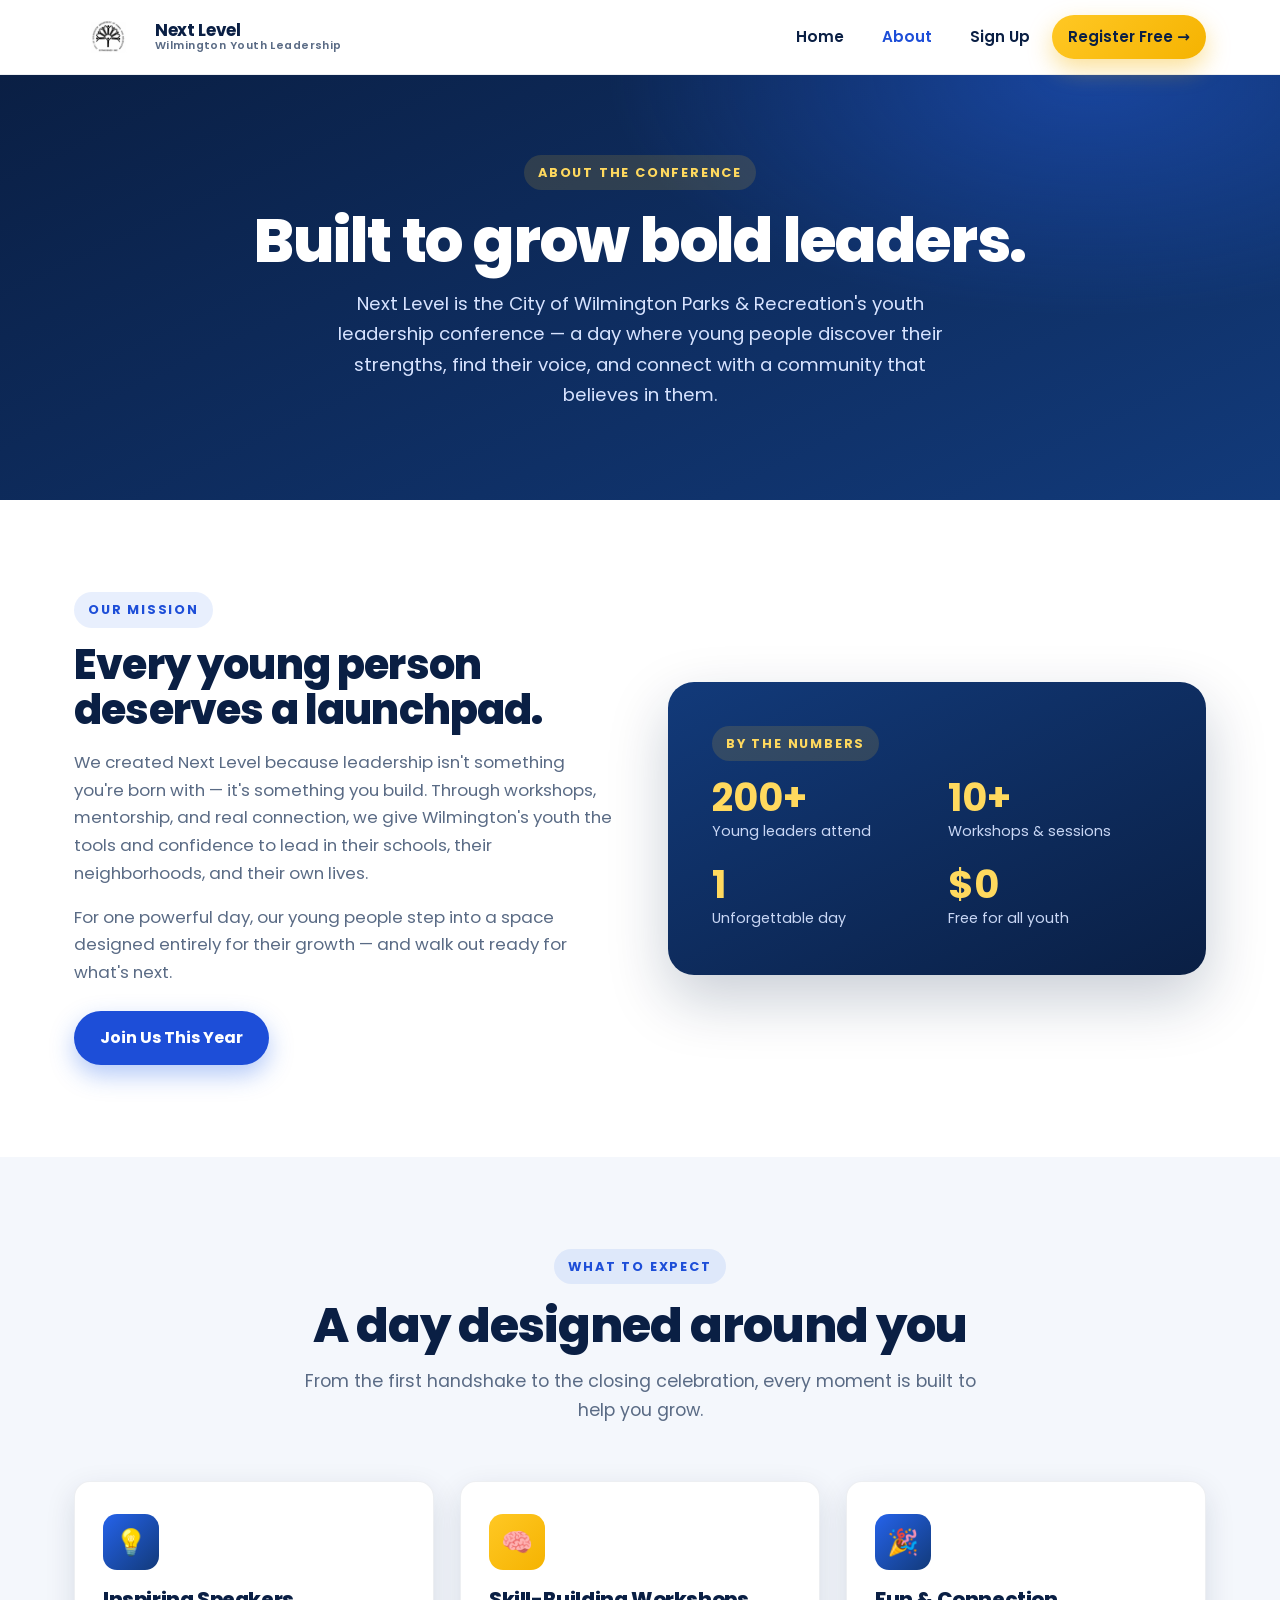
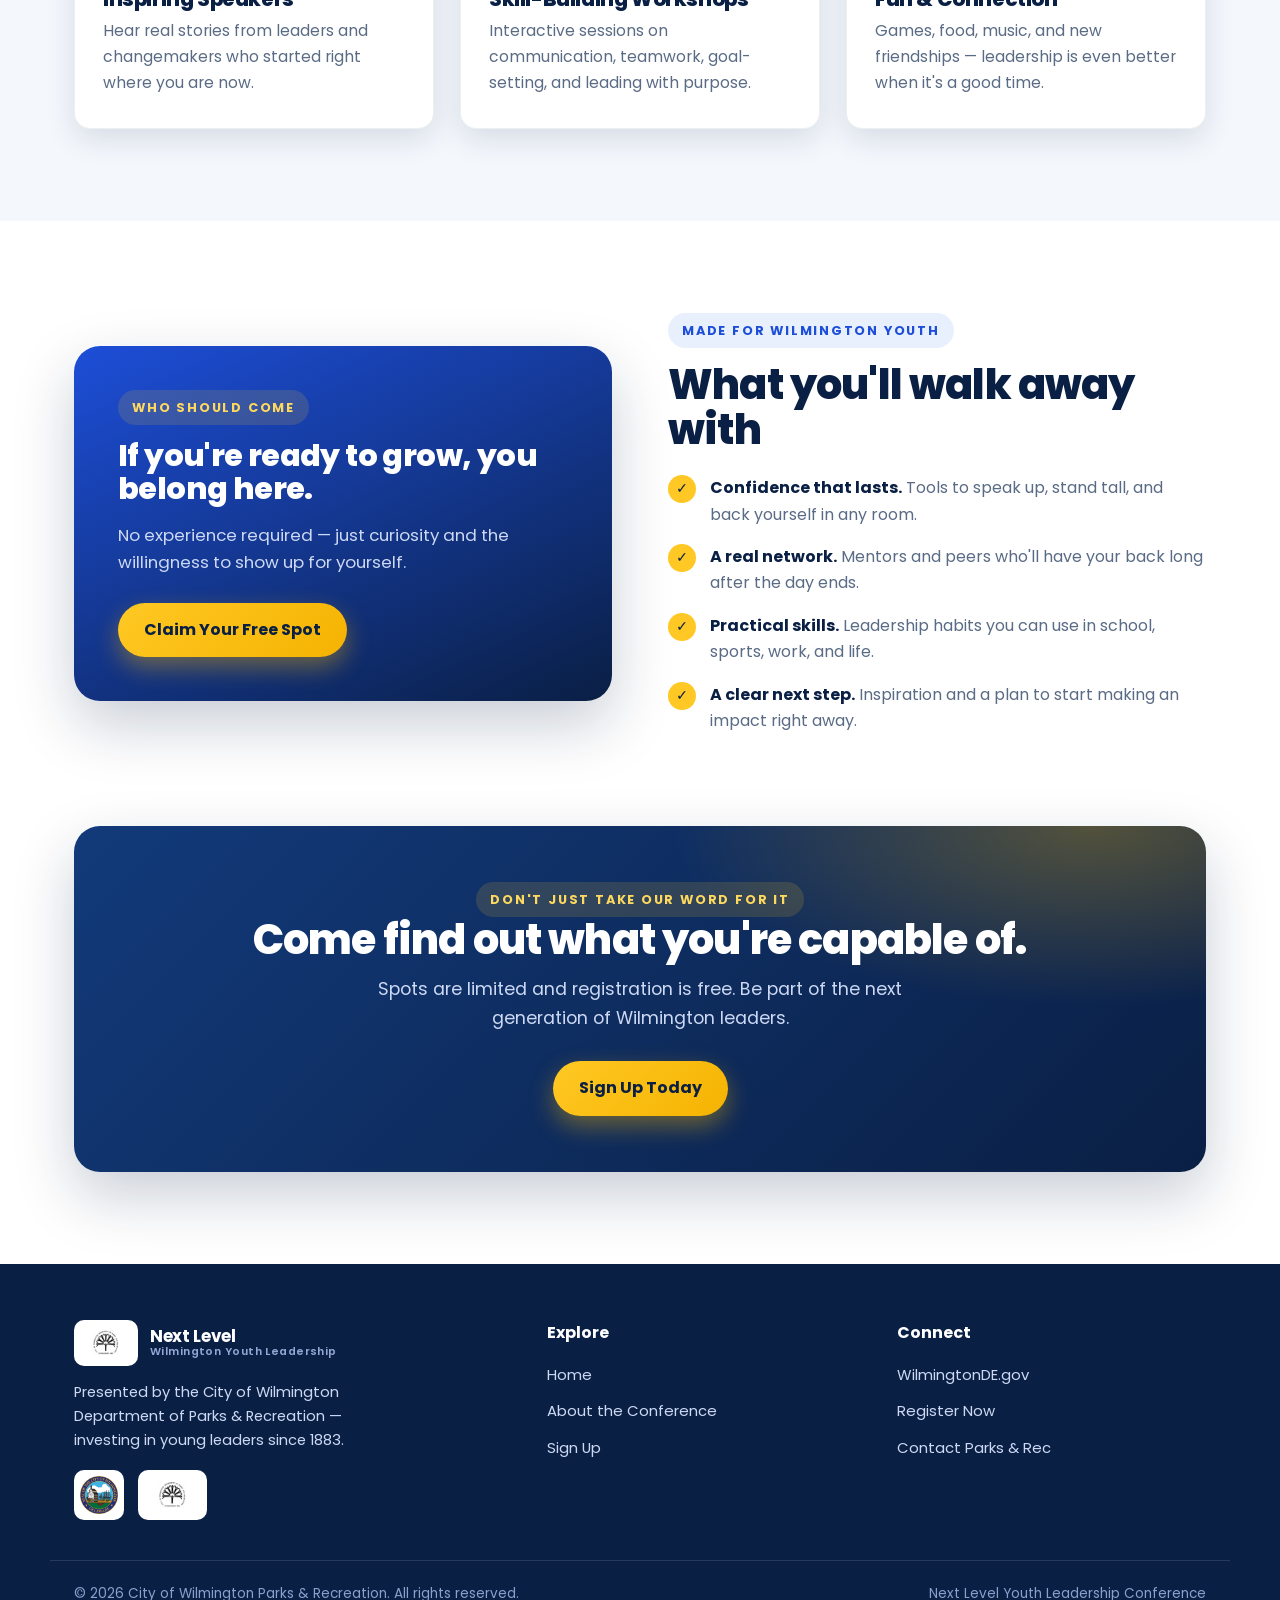
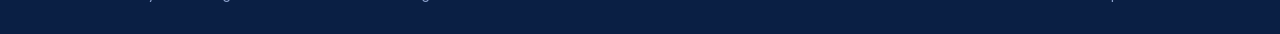
==== about.html @ b8140a45 "Add Next Level conference website (3 pages + assets)" ====
<!DOCTYPE html>
<html lang="en">
<head>
  <meta charset="UTF-8" />
  <meta name="viewport" content="width=device-width, initial-scale=1.0" />
  <title>About | Next Level Youth Leadership Conference</title>
  <meta name="description" content="Learn about Next Level — the City of Wilmington Parks & Recreation youth leadership conference. Our mission, what to expect, and who it's for." />
  <link rel="icon" href="assets/parks-rec.png" />
  <link rel="preconnect" href="https://fonts.googleapis.com" />
  <link rel="preconnect" href="https://fonts.gstatic.com" crossorigin />
  <link href="https://fonts.googleapis.com/css2?family=Poppins:wght@400;600;700;800&display=swap" rel="stylesheet" />
  <link rel="stylesheet" href="styles.css" />
</head>
<body>

  <!-- ===== NAV ===== -->
  <header class="nav">
    <div class="container nav__inner">
      <a class="brand" href="index.html">
        <img src="assets/parks-rec.png" alt="Wilmington Parks & Recreation" />
        <span class="brand__text">
          <strong>Next Level</strong>
          <span>Wilmington Youth Leadership</span>
        </span>
      </a>
      <button class="nav__toggle" aria-label="Menu" aria-expanded="false">
        <span></span><span></span><span></span>
      </button>
      <nav class="nav__links">
        <a href="index.html">Home</a>
        <a href="about.html" class="active">About</a>
        <a href="signup.html">Sign Up</a>
        <a href="signup.html" class="btn btn--gold btn--sm">Register Free →</a>
      </nav>
    </div>
  </header>

  <!-- ===== PAGE HERO ===== -->
  <section class="page-hero">
    <div class="container">
      <span class="eyebrow on-dark">About the Conference</span>
      <h1>Built to grow bold leaders.</h1>
      <p>Next Level is the City of Wilmington Parks &amp; Recreation's youth leadership conference — a day where young people discover their strengths, find their voice, and connect with a community that believes in them.</p>
    </div>
  </section>

  <!-- ===== MISSION SPLIT ===== -->
  <section class="section">
    <div class="container split">
      <div class="reveal">
        <span class="eyebrow">Our Mission</span>
        <h2>Every young person deserves a launchpad.</h2>
        <p>We created Next Level because leadership isn't something you're born with — it's something you build. Through workshops, mentorship, and real connection, we give Wilmington's youth the tools and confidence to lead in their schools, their neighborhoods, and their own lives.</p>
        <p>For one powerful day, our young people step into a space designed entirely for their growth — and walk out ready for what's next.</p>
        <a href="signup.html" class="btn btn--blue" style="margin-top:8px;">Join Us This Year</a>
      </div>
      <div class="split__visual reveal" data-delay="1">
        <span class="eyebrow on-dark">By the numbers</span>
        <div class="stat-grid" style="margin-top:18px;">
          <div><strong>200+</strong><span>Young leaders attend</span></div>
          <div><strong>10+</strong><span>Workshops &amp; sessions</span></div>
          <div><strong>1</strong><span>Unforgettable day</span></div>
          <div><strong>$0</strong><span>Free for all youth</span></div>
        </div>
      </div>
    </div>
  </section>

  <!-- ===== WHAT TO EXPECT ===== -->
  <section class="section section--cloud">
    <div class="container">
      <div class="section__head reveal">
        <span class="eyebrow">What to Expect</span>
        <h2>A day designed around you</h2>
        <p>From the first handshake to the closing celebration, every moment is built to help you grow.</p>
      </div>
      <div class="cards">
        <div class="card reveal" data-delay="1">
          <div class="ico">💡</div>
          <h3>Inspiring Speakers</h3>
          <p>Hear real stories from leaders and changemakers who started right where you are now.</p>
        </div>
        <div class="card reveal" data-delay="2">
          <div class="ico">🧠</div>
          <h3>Skill-Building Workshops</h3>
          <p>Interactive sessions on communication, teamwork, goal-setting, and leading with purpose.</p>
        </div>
        <div class="card reveal" data-delay="3">
          <div class="ico">🎉</div>
          <h3>Fun &amp; Connection</h3>
          <p>Games, food, music, and new friendships — leadership is even better when it's a good time.</p>
        </div>
      </div>
    </div>
  </section>

  <!-- ===== WHO IT'S FOR ===== -->
  <section class="section">
    <div class="container split">
      <div class="split__visual reveal" style="background:linear-gradient(155deg,var(--blue-600),var(--blue-900));">
        <span class="eyebrow on-dark">Who should come</span>
        <h2 style="color:#fff;font-size:1.9rem;margin-top:14px;">If you're ready to grow, you belong here.</h2>
        <p style="color:#cdd9f4;">No experience required — just curiosity and the willingness to show up for yourself.</p>
        <a href="signup.html" class="btn btn--gold" style="margin-top:10px;">Claim Your Free Spot</a>
      </div>
      <div class="reveal" data-delay="1">
        <span class="eyebrow">Made for Wilmington youth</span>
        <h2 style="margin-bottom:22px;">What you'll walk away with</h2>
        <ul class="value-list">
          <li><span class="check">✓</span><div><strong>Confidence that lasts.</strong> <span>Tools to speak up, stand tall, and back yourself in any room.</span></div></li>
          <li><span class="check">✓</span><div><strong>A real network.</strong> <span>Mentors and peers who'll have your back long after the day ends.</span></div></li>
          <li><span class="check">✓</span><div><strong>Practical skills.</strong> <span>Leadership habits you can use in school, sports, work, and life.</span></div></li>
          <li><span class="check">✓</span><div><strong>A clear next step.</strong> <span>Inspiration and a plan to start making an impact right away.</span></div></li>
        </ul>
      </div>
    </div>
  </section>

  <!-- ===== CTA ===== -->
  <section class="section" style="padding-top:0;">
    <div class="container">
      <div class="cta-band reveal">
        <span class="eyebrow on-dark">Don't just take our word for it</span>
        <h2>Come find out what you're capable of.</h2>
        <p>Spots are limited and registration is free. Be part of the next generation of Wilmington leaders.</p>
        <a href="signup.html" class="btn btn--gold">Sign Up Today</a>
      </div>
    </div>
  </section>

  <!-- ===== FOOTER ===== -->
  <footer class="footer">
    <div class="container footer__grid">
      <div>
        <a class="brand" href="index.html">
          <img src="assets/parks-rec.png" alt="" style="height:46px;background:#fff;border-radius:10px;padding:5px;" />
          <span class="brand__text">
            <strong>Next Level</strong>
            <span>Wilmington Youth Leadership</span>
          </span>
        </a>
        <p>Presented by the City of Wilmington Department of Parks &amp; Recreation — investing in young leaders since 1883.</p>
        <div class="footer__logos">
          <img src="assets/wilmington-seal.png" alt="City of Wilmington" />
          <img src="assets/parks-rec.png" alt="Parks &amp; Recreation" />
        </div>
      </div>
      <div>
        <h4>Explore</h4>
        <ul>
          <li><a href="index.html">Home</a></li>
          <li><a href="about.html">About the Conference</a></li>
          <li><a href="signup.html">Sign Up</a></li>
        </ul>
      </div>
      <div>
        <h4>Connect</h4>
        <ul>
          <li><a href="https://www.wilmingtonde.gov/" target="_blank" rel="noopener">WilmingtonDE.gov</a></li>
          <li><a href="signup.html">Register Now</a></li>
          <li><a href="mailto:parksandrec@wilmingtonde.gov">Contact Parks &amp; Rec</a></li>
        </ul>
      </div>
    </div>
    <div class="container footer__bottom">
      <span>© <span id="year">2026</span> City of Wilmington Parks &amp; Recreation. All rights reserved.</span>
      <span>Next Level Youth Leadership Conference</span>
    </div>
  </footer>

  <script src="script.js"></script>
</body>
</html>
---- styles.css ----
/* ============================================================
   NEXT LEVEL — City of Wilmington Parks & Recreation
   Youth Leadership Conference
   ============================================================ */

:root {
  /* Brand palette — Wilmington blue + gold */
  --blue-900: #0a1f44;
  --blue-700: #123a7a;
  --blue-600: #1d4ed8;
  --blue-500: #2563eb;
  --blue-300: #93c5fd;
  --gold-500: #f5b301;
  --gold-400: #ffc824;
  --gold-300: #ffd95e;
  --ink: #0b1220;
  --muted: #5a6b85;
  --paper: #ffffff;
  --cloud: #f4f7fc;

  --radius: 16px;
  --radius-lg: 26px;
  --shadow: 0 10px 30px rgba(10, 31, 68, 0.12);
  --shadow-lg: 0 24px 60px rgba(10, 31, 68, 0.22);
  --max: 1180px;
  --ease: cubic-bezier(0.22, 1, 0.36, 1);
}

* { margin: 0; padding: 0; box-sizing: border-box; }

html { scroll-behavior: smooth; }

body {
  font-family: "Poppins", system-ui, -apple-system, "Segoe UI", Roboto, sans-serif;
  color: var(--ink);
  background: var(--paper);
  line-height: 1.65;
  overflow-x: hidden;
}

img { max-width: 100%; display: block; }

a { color: inherit; text-decoration: none; }

.container {
  width: 100%;
  max-width: var(--max);
  margin: 0 auto;
  padding: 0 24px;
}

section { position: relative; }

/* ---------- Typography ---------- */
h1, h2, h3 { line-height: 1.1; font-weight: 800; letter-spacing: -0.02em; }
.eyebrow {
  display: inline-flex;
  align-items: center;
  gap: 8px;
  font-size: 0.8rem;
  font-weight: 700;
  letter-spacing: 0.14em;
  text-transform: uppercase;
  color: var(--blue-600);
  background: rgba(37, 99, 235, 0.1);
  padding: 7px 14px;
  border-radius: 999px;
}
.eyebrow.on-dark { color: var(--gold-300); background: rgba(255, 200, 36, 0.14); }

/* ============================================================
   NAVBAR
   ============================================================ */
.nav {
  position: sticky;
  top: 0;
  z-index: 50;
  background: rgba(255, 255, 255, 0.82);
  backdrop-filter: saturate(180%) blur(14px);
  border-bottom: 1px solid rgba(10, 31, 68, 0.07);
  transition: box-shadow 0.3s var(--ease);
}
.nav.scrolled { box-shadow: var(--shadow); }
.nav__inner {
  display: flex;
  align-items: center;
  justify-content: space-between;
  height: 74px;
}
.brand { display: flex; align-items: center; gap: 12px; font-weight: 800; }
.brand img { height: 46px; width: auto; }
.brand__text { display: flex; flex-direction: column; line-height: 1.05; }
.brand__text strong { font-size: 1.05rem; color: var(--blue-900); letter-spacing: -0.02em; }
.brand__text span { font-size: 0.68rem; color: var(--muted); font-weight: 600; letter-spacing: 0.04em; }

.nav__links { display: flex; align-items: center; gap: 6px; }
.nav__links a {
  font-weight: 600;
  font-size: 0.95rem;
  padding: 9px 16px;
  border-radius: 999px;
  color: var(--blue-900);
  transition: background 0.2s var(--ease), color 0.2s var(--ease);
}
.nav__links a:hover { background: var(--cloud); }
.nav__links a.active { color: var(--blue-600); }

.nav__toggle {
  display: none;
  flex-direction: column;
  gap: 5px;
  background: none;
  border: 0;
  cursor: pointer;
  padding: 8px;
}
.nav__toggle span {
  width: 26px; height: 3px; border-radius: 3px;
  background: var(--blue-900);
  transition: transform 0.3s var(--ease), opacity 0.2s var(--ease);
}
.nav__toggle.open span:nth-child(1) { transform: translateY(8px) rotate(45deg); }
.nav__toggle.open span:nth-child(2) { opacity: 0; }
.nav__toggle.open span:nth-child(3) { transform: translateY(-8px) rotate(-45deg); }

/* ---------- Buttons ---------- */
.btn {
  display: inline-flex;
  align-items: center;
  gap: 9px;
  font-weight: 700;
  font-size: 1rem;
  padding: 14px 26px;
  border-radius: 999px;
  border: 0;
  cursor: pointer;
  transition: transform 0.2s var(--ease), box-shadow 0.25s var(--ease), background 0.2s var(--ease);
  white-space: nowrap;
}
.btn--gold {
  background: linear-gradient(135deg, var(--gold-400), var(--gold-500));
  color: var(--blue-900);
  box-shadow: 0 10px 24px rgba(245, 179, 1, 0.4);
}
.btn--gold:hover { transform: translateY(-3px); box-shadow: 0 16px 34px rgba(245, 179, 1, 0.5); }
.btn--blue { background: var(--blue-600); color: #fff; box-shadow: 0 10px 24px rgba(37, 99, 235, 0.35); }
.btn--blue:hover { transform: translateY(-3px); background: var(--blue-700); }
.btn--ghost { background: transparent; color: #fff; border: 2px solid rgba(255,255,255,0.5); }
.btn--ghost:hover { background: rgba(255,255,255,0.12); border-color: #fff; }
.btn--sm { padding: 10px 20px; font-size: 0.9rem; }

/* ============================================================
   HERO
   ============================================================ */
.hero {
  position: relative;
  background:
    radial-gradient(1100px 540px at 80% -10%, rgba(37, 99, 235, 0.55), transparent 60%),
    radial-gradient(900px 500px at 0% 110%, rgba(245, 179, 1, 0.28), transparent 55%),
    linear-gradient(155deg, var(--blue-900), var(--blue-700));
  color: #fff;
  overflow: hidden;
  padding: 96px 0 120px;
}
.hero__grid {
  display: grid;
  grid-template-columns: 1.05fr 0.95fr;
  gap: 56px;
  align-items: center;
}
.hero h1 {
  font-size: clamp(2.6rem, 6vw, 4.6rem);
  margin: 22px 0 18px;
}
.hero h1 .pop {
  background: linear-gradient(120deg, var(--gold-300), var(--gold-500));
  -webkit-background-clip: text;
  background-clip: text;
  color: transparent;
}
.hero p.lead { font-size: 1.2rem; color: #d7e3ff; max-width: 540px; }
.hero__cta { display: flex; gap: 14px; flex-wrap: wrap; margin-top: 34px; }
.hero__meta {
  display: flex; gap: 28px; flex-wrap: wrap;
  margin-top: 40px; padding-top: 28px;
  border-top: 1px solid rgba(255,255,255,0.16);
}
.hero__meta div strong { display: block; font-size: 1.5rem; color: var(--gold-300); }
.hero__meta div span { font-size: 0.85rem; color: #b9c9ee; }

/* Hero visual card */
.hero__visual {
  position: relative;
  background: rgba(255,255,255,0.06);
  border: 1px solid rgba(255,255,255,0.16);
  border-radius: var(--radius-lg);
  padding: 30px;
  backdrop-filter: blur(8px);
  box-shadow: var(--shadow-lg);
}
.hero__visual .level-badge {
  position: absolute; top: -22px; right: -14px;
  background: linear-gradient(135deg, var(--gold-400), var(--gold-500));
  color: var(--blue-900);
  font-weight: 800;
  padding: 12px 18px;
  border-radius: 14px;
  box-shadow: var(--shadow);
  transform: rotate(6deg);
  font-size: 0.95rem;
}
.hero__visual h3 { font-size: 1.2rem; margin-bottom: 6px; }
.hero__visual p { color: #c9d7f5; font-size: 0.92rem; margin-bottom: 20px; }
.xp-row { margin-bottom: 16px; }
.xp-row .xp-label { display: flex; justify-content: space-between; font-size: 0.85rem; margin-bottom: 7px; color: #e3ecff; font-weight: 600; }
.xp-bar { height: 11px; background: rgba(255,255,255,0.14); border-radius: 999px; overflow: hidden; }
.xp-bar i {
  display: block; height: 100%;
  background: linear-gradient(90deg, var(--gold-300), var(--gold-500));
  border-radius: 999px;
  width: 0;
  transition: width 1.4s var(--ease);
}

/* Wave divider */
.wave { position: absolute; bottom: -1px; left: 0; width: 100%; line-height: 0; }
.wave svg { width: 100%; height: 70px; display: block; }

/* ============================================================
   GENERIC SECTION
   ============================================================ */
.section { padding: 92px 0; }
.section--cloud { background: var(--cloud); }
.section__head { max-width: 680px; margin: 0 auto 56px; text-align: center; }
.section__head h2 { font-size: clamp(2rem, 4vw, 3rem); margin: 16px 0 14px; color: var(--blue-900); }
.section__head p { color: var(--muted); font-size: 1.1rem; }

/* ---------- Feature cards ---------- */
.cards { display: grid; grid-template-columns: repeat(3, 1fr); gap: 26px; }
.card {
  background: var(--paper);
  border: 1px solid rgba(10,31,68,0.07);
  border-radius: var(--radius);
  padding: 32px 28px;
  box-shadow: var(--shadow);
  transition: transform 0.3s var(--ease), box-shadow 0.3s var(--ease);
}
.card:hover { transform: translateY(-8px); box-shadow: var(--shadow-lg); }
.card .ico {
  width: 56px; height: 56px;
  display: grid; place-items: center;
  border-radius: 14px;
  background: linear-gradient(135deg, var(--blue-500), var(--blue-700));
  color: #fff;
  font-size: 1.6rem;
  margin-bottom: 18px;
}
.card:nth-child(2) .ico { background: linear-gradient(135deg, var(--gold-400), var(--gold-500)); color: var(--blue-900); }
.card h3 { font-size: 1.25rem; color: var(--blue-900); margin-bottom: 8px; }
.card p { color: var(--muted); font-size: 0.98rem; }

/* ---------- Steps / pathway ---------- */
.steps { display: grid; grid-template-columns: repeat(4, 1fr); gap: 22px; counter-reset: step; }
.step {
  background: var(--paper);
  border-radius: var(--radius);
  padding: 30px 24px;
  box-shadow: var(--shadow);
  border-top: 4px solid var(--gold-400);
  position: relative;
}
.step::before {
  counter-increment: step;
  content: counter(step);
  position: absolute; top: -18px; left: 24px;
  width: 38px; height: 38px;
  display: grid; place-items: center;
  border-radius: 50%;
  background: var(--blue-600); color: #fff;
  font-weight: 800;
  box-shadow: var(--shadow);
}
.step h3 { font-size: 1.1rem; color: var(--blue-900); margin: 10px 0 6px; }
.step p { color: var(--muted); font-size: 0.92rem; }

/* ---------- CTA band ---------- */
.cta-band {
  background:
    radial-gradient(700px 300px at 90% 0%, rgba(245,179,1,0.3), transparent 60%),
    linear-gradient(135deg, var(--blue-700), var(--blue-900));
  color: #fff;
  border-radius: var(--radius-lg);
  padding: 56px 48px;
  text-align: center;
  box-shadow: var(--shadow-lg);
}
.cta-band h2 { font-size: clamp(1.8rem, 3.5vw, 2.6rem); margin-bottom: 12px; }
.cta-band p { color: #cdd9f4; max-width: 560px; margin: 0 auto 28px; font-size: 1.1rem; }

/* ============================================================
   ABOUT PAGE
   ============================================================ */
.page-hero {
  background:
    radial-gradient(800px 400px at 85% 0%, rgba(37,99,235,0.45), transparent 60%),
    linear-gradient(155deg, var(--blue-900), var(--blue-700));
  color: #fff;
  padding: 80px 0 90px;
  text-align: center;
  position: relative;
  overflow: hidden;
}
.page-hero h1 { font-size: clamp(2.4rem, 5vw, 3.8rem); margin: 18px 0 14px; }
.page-hero p { color: #d7e3ff; max-width: 620px; margin: 0 auto; font-size: 1.15rem; }

.split { display: grid; grid-template-columns: 1fr 1fr; gap: 56px; align-items: center; }
.split h2 { font-size: clamp(1.8rem, 3.5vw, 2.6rem); color: var(--blue-900); margin: 14px 0 16px; }
.split p { color: var(--muted); font-size: 1.05rem; margin-bottom: 16px; }
.split__visual {
  background: linear-gradient(155deg, var(--blue-700), var(--blue-900));
  border-radius: var(--radius-lg);
  padding: 44px;
  color: #fff;
  box-shadow: var(--shadow-lg);
}
.stat-grid { display: grid; grid-template-columns: 1fr 1fr; gap: 22px; }
.stat-grid div strong { display: block; font-size: 2.4rem; color: var(--gold-300); line-height: 1; }
.stat-grid div span { font-size: 0.9rem; color: #c9d7f5; }

.value-list { list-style: none; display: grid; gap: 16px; margin-top: 8px; }
.value-list li { display: flex; gap: 14px; align-items: flex-start; }
.value-list .check {
  flex: none; width: 28px; height: 28px; border-radius: 50%;
  background: var(--gold-400); color: var(--blue-900);
  display: grid; place-items: center; font-weight: 800; font-size: 0.9rem;
}
.value-list strong { color: var(--blue-900); }
.value-list span { color: var(--muted); }

/* ============================================================
   SIGN-UP PAGE
   ============================================================ */
.form-wrap { max-width: 880px; margin: 0 auto; }
.form-card {
  background: var(--paper);
  border-radius: var(--radius-lg);
  box-shadow: var(--shadow-lg);
  overflow: hidden;
  border: 1px solid rgba(10,31,68,0.07);
}
.form-card__top {
  background: linear-gradient(135deg, var(--blue-700), var(--blue-900));
  color: #fff;
  padding: 30px 36px;
  display: flex; align-items: center; gap: 16px;
}
.form-card__top .ico {
  width: 52px; height: 52px; flex: none;
  display: grid; place-items: center;
  background: var(--gold-400); color: var(--blue-900);
  border-radius: 14px; font-size: 1.5rem;
}
.form-card__top h2 { font-size: 1.4rem; }
.form-card__top p { color: #cdd9f4; font-size: 0.92rem; }
.form-frame { width: 100%; border: 0; display: block; min-height: 1100px; background: #fff; }
.form-fallback { text-align: center; padding: 28px; color: var(--muted); font-size: 0.95rem; }

/* ============================================================
   FOOTER
   ============================================================ */
.footer {
  background: var(--blue-900);
  color: #cdd9f4;
  padding: 56px 0 28px;
}
.footer__grid { display: grid; grid-template-columns: 1.4fr 1fr 1fr; gap: 40px; }
.footer .brand__text strong { color: #fff; }
.footer .brand__text span { color: #93a7d4; }
.footer p { font-size: 0.92rem; margin-top: 14px; max-width: 320px; }
.footer h4 { color: #fff; font-size: 1rem; margin-bottom: 16px; }
.footer ul { list-style: none; display: grid; gap: 10px; }
.footer ul a { font-size: 0.93rem; color: #cdd9f4; transition: color 0.2s; }
.footer ul a:hover { color: var(--gold-300); }
.footer__logos { display: flex; gap: 14px; align-items: center; margin-top: 18px; }
.footer__logos img { height: 50px; background: #fff; border-radius: 10px; padding: 6px; }
.footer__bottom {
  margin-top: 40px; padding-top: 22px;
  border-top: 1px solid rgba(255,255,255,0.12);
  display: flex; justify-content: space-between; flex-wrap: wrap; gap: 10px;
  font-size: 0.85rem; color: #8ba0cc;
}

/* ============================================================
   SCROLL REVEAL
   ============================================================ */
.reveal { opacity: 0; transform: translateY(28px); transition: opacity 0.7s var(--ease), transform 0.7s var(--ease); }
.reveal.in { opacity: 1; transform: none; }
.reveal[data-delay="1"] { transition-delay: 0.1s; }
.reveal[data-delay="2"] { transition-delay: 0.2s; }
.reveal[data-delay="3"] { transition-delay: 0.3s; }

/* ============================================================
   RESPONSIVE
   ============================================================ */
@media (max-width: 940px) {
  .hero__grid, .split { grid-template-columns: 1fr; gap: 40px; }
  .hero__visual { max-width: 480px; }
  .cards { grid-template-columns: 1fr 1fr; }
  .steps { grid-template-columns: 1fr 1fr; row-gap: 36px; }
  .footer__grid { grid-template-columns: 1fr 1fr; }
}
@media (max-width: 680px) {
  .nav__links {
    position: absolute; top: 74px; left: 0; right: 0;
    flex-direction: column; align-items: stretch; gap: 4px;
    background: #fff; padding: 16px 20px 22px;
    border-bottom: 1px solid rgba(10,31,68,0.08);
    box-shadow: var(--shadow);
    transform: translateY(-140%);
    transition: transform 0.35s var(--ease);
  }
  .nav__links.open { transform: translateY(0); }
  .nav__links a { padding: 12px 14px; border-radius: 12px; }
  .nav__toggle { display: flex; }
  .cards, .steps, .stat-grid, .footer__grid { grid-template-columns: 1fr; }
  .cta-band { padding: 40px 26px; }
  .hero { padding: 64px 0 90px; }
  .section { padding: 66px 0; }
  .form-card__top { flex-direction: column; text-align: center; }
}
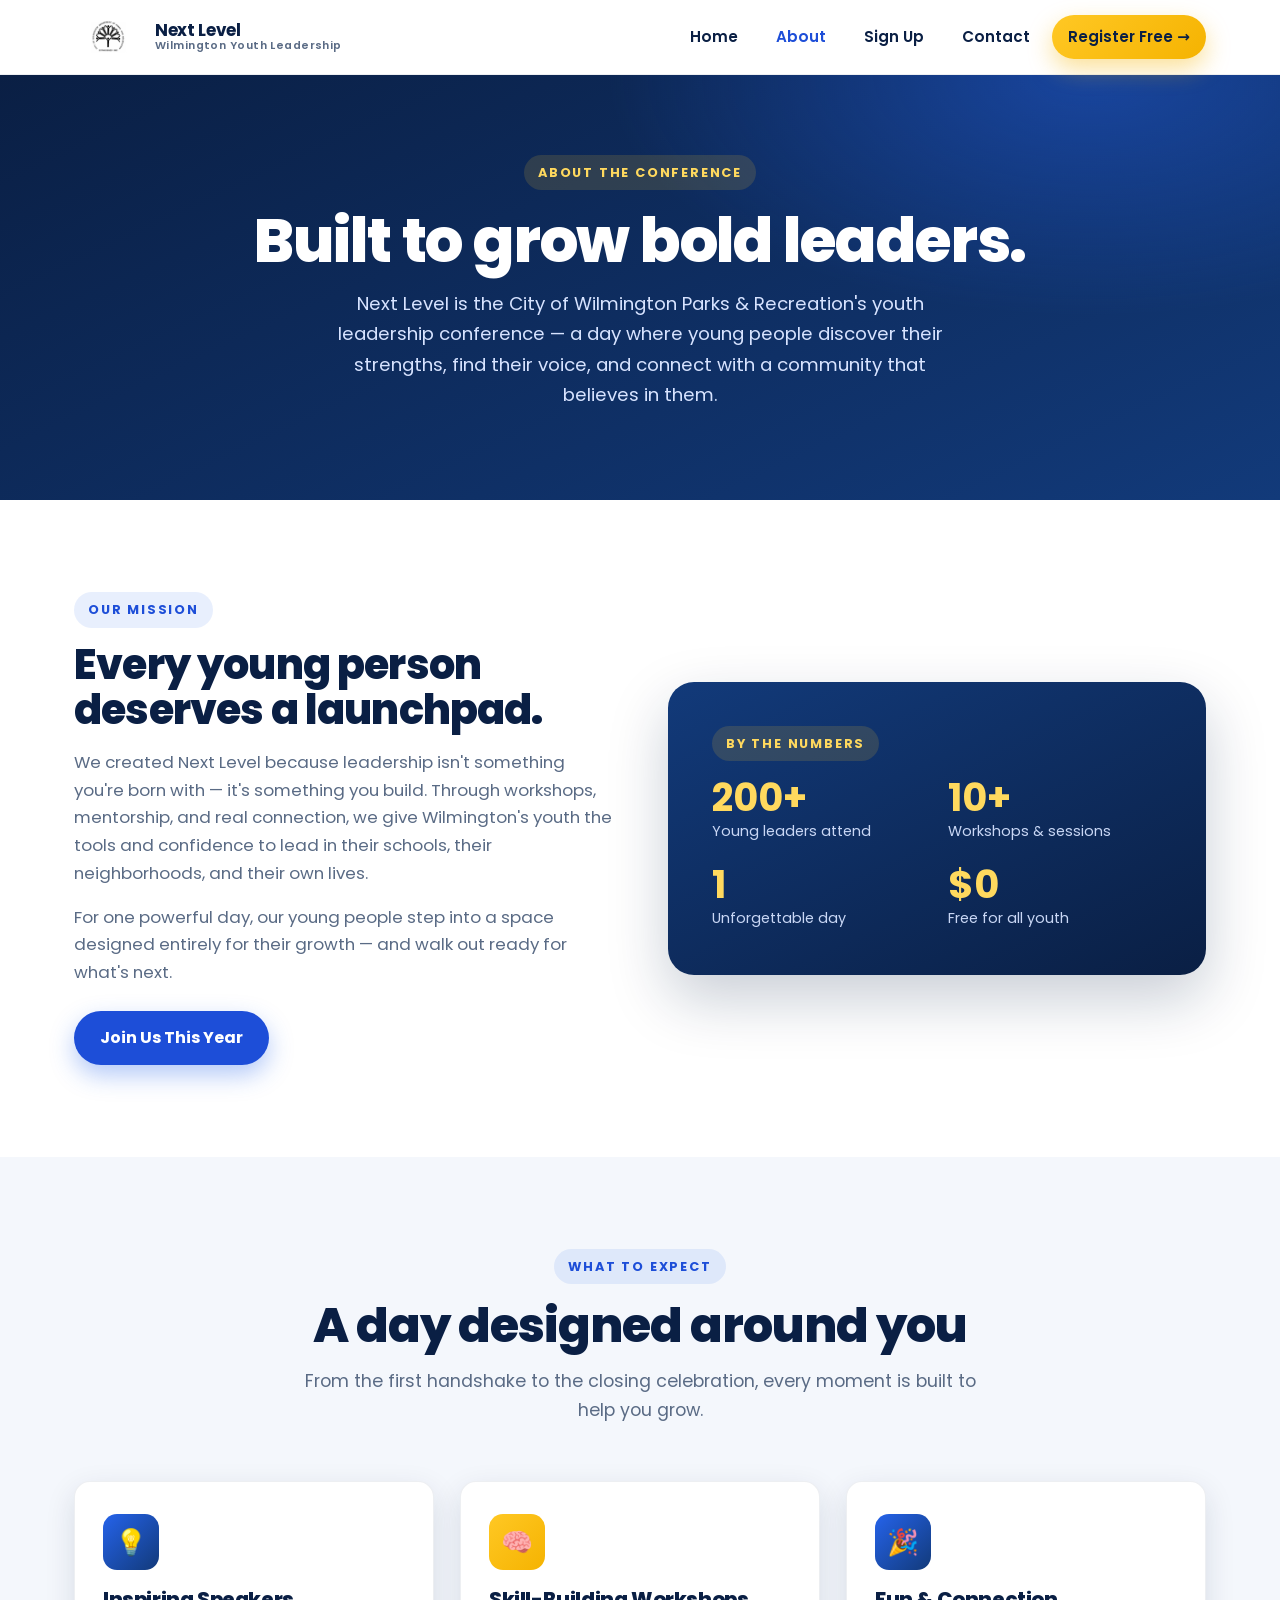
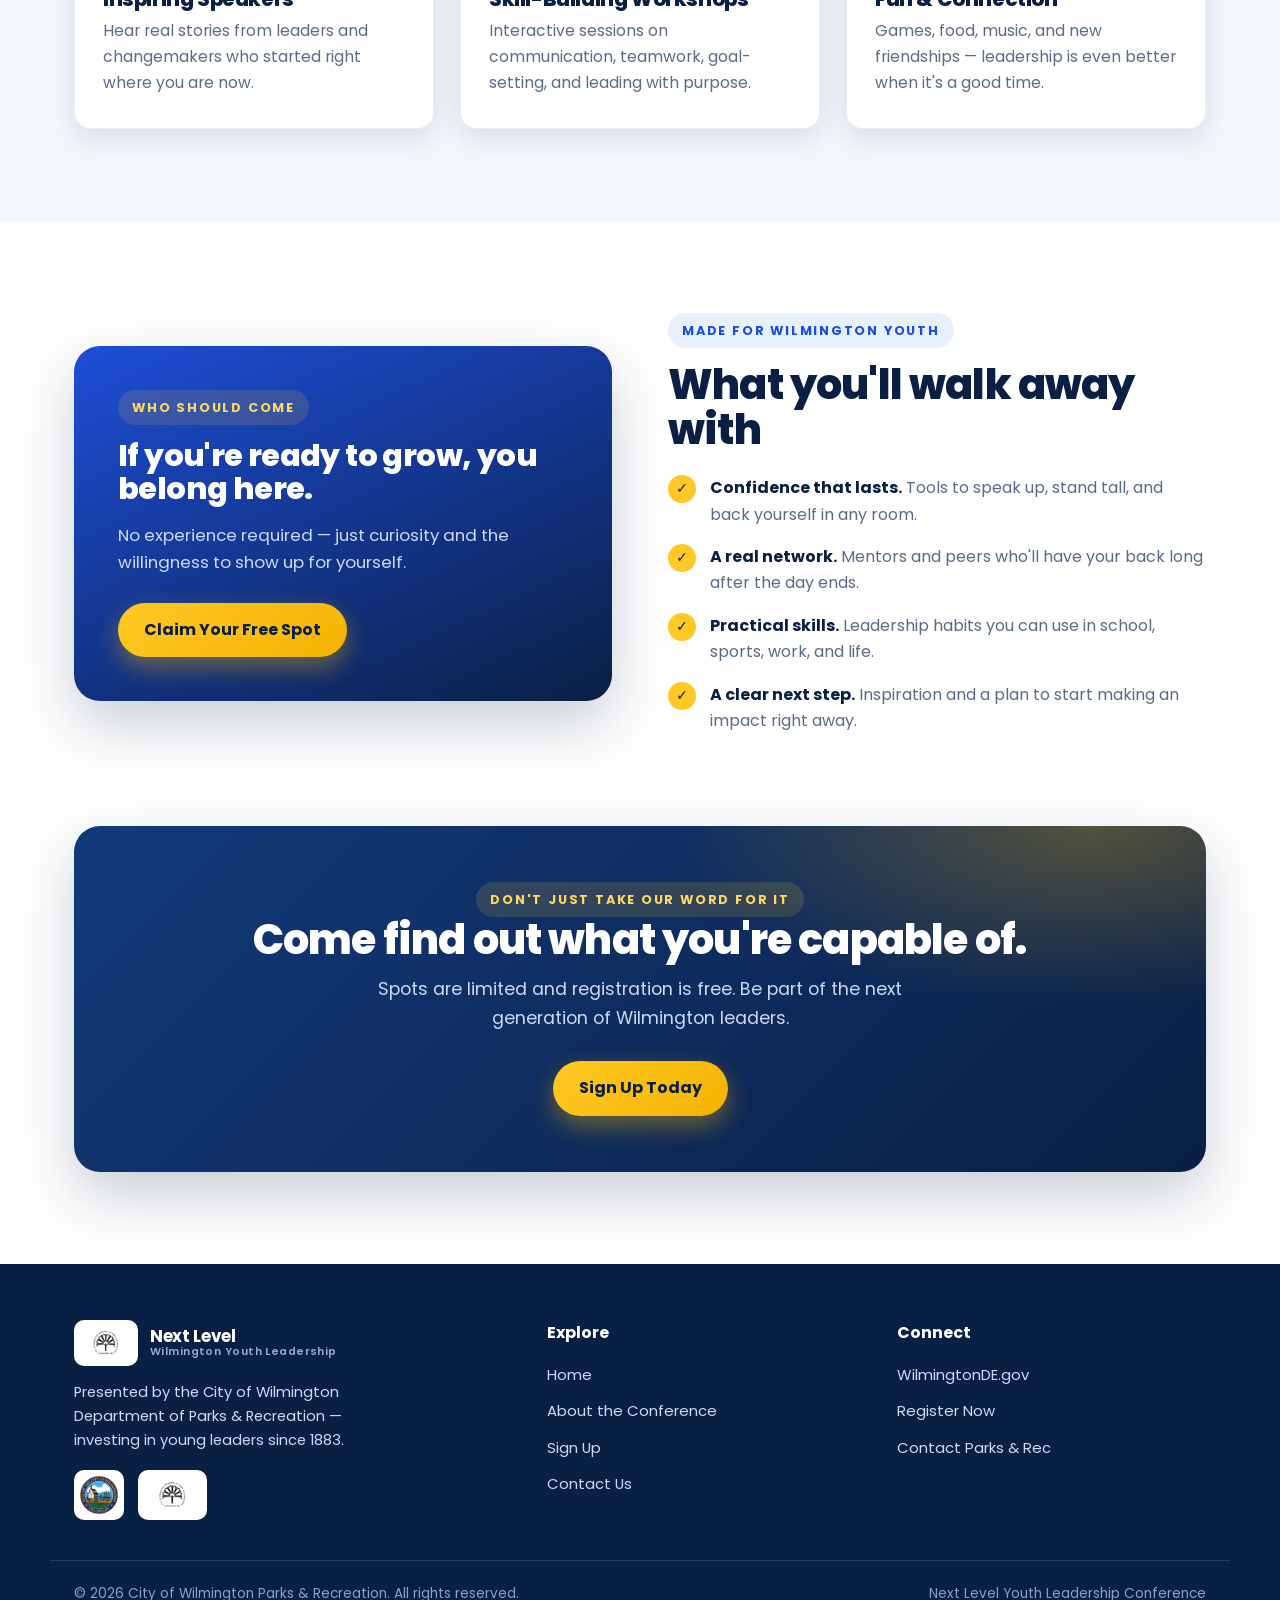
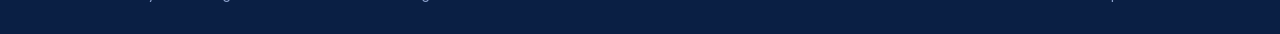
==== commit 61e25be4: "Contact page added" ====
--- a/about.html
+++ b/about.html
@@ -30,6 +30,7 @@
         <a href="index.html">Home</a>
         <a href="about.html" class="active">About</a>
         <a href="signup.html">Sign Up</a>
+        <a href="contact.html">Contact</a>
         <a href="signup.html" class="btn btn--gold btn--sm">Register Free →</a>
       </nav>
     </div>
@@ -151,6 +152,7 @@
           <li><a href="index.html">Home</a></li>
           <li><a href="about.html">About the Conference</a></li>
           <li><a href="signup.html">Sign Up</a></li>
+          <li><a href="contact.html">Contact Us</a></li>
         </ul>
       </div>
       <div>
--- a/styles.css
+++ b/styles.css
@@ -364,6 +364,68 @@
 .form-card__top p { color: #cdd9f4; font-size: 0.92rem; }
 .form-frame { width: 100%; border: 0; display: block; min-height: 1100px; background: #fff; }
 .form-fallback { text-align: center; padding: 28px; color: var(--muted); font-size: 0.95rem; }
+
+/* ============================================================
+   CONTACT PAGE
+   ============================================================ */
+/* Quick-contact tiles (questions / call / email) */
+.contact-quick { display: grid; grid-template-columns: repeat(3, 1fr); gap: 26px; }
+.qtile {
+  background: var(--paper);
+  border: 1px solid rgba(10,31,68,0.07);
+  border-radius: var(--radius);
+  padding: 36px 28px;
+  text-align: center;
+  box-shadow: var(--shadow);
+  transition: transform 0.3s var(--ease), box-shadow 0.3s var(--ease);
+}
+.qtile:hover { transform: translateY(-8px); box-shadow: var(--shadow-lg); }
+.qtile .ico {
+  width: 64px; height: 64px; margin: 0 auto 18px;
+  display: grid; place-items: center;
+  border-radius: 50%;
+  background: linear-gradient(135deg, var(--blue-500), var(--blue-700));
+  color: #fff; font-size: 1.7rem;
+}
+.qtile h3 { font-size: 1.15rem; color: var(--blue-900); margin-bottom: 8px; }
+.qtile a { color: var(--blue-600); font-weight: 700; font-size: 1.05rem; word-break: break-word; }
+.qtile a:hover { text-decoration: underline; }
+.qtile p { color: var(--muted); font-size: 0.92rem; }
+
+/* Staff directory */
+.staff-grid { display: grid; grid-template-columns: repeat(3, 1fr); gap: 24px; }
+.staff-card {
+  background: var(--paper);
+  border: 1px solid rgba(10,31,68,0.07);
+  border-radius: var(--radius);
+  padding: 28px 26px;
+  box-shadow: var(--shadow);
+  border-top: 4px solid var(--blue-600);
+  transition: transform 0.3s var(--ease), box-shadow 0.3s var(--ease);
+  display: flex; flex-direction: column;
+}
+.staff-card:hover { transform: translateY(-6px); box-shadow: var(--shadow-lg); }
+.staff-card .avatar {
+  width: 52px; height: 52px; margin-bottom: 16px;
+  display: grid; place-items: center;
+  border-radius: 14px;
+  background: linear-gradient(135deg, var(--gold-400), var(--gold-500));
+  color: var(--blue-900); font-weight: 800; font-size: 1.15rem;
+}
+.staff-card h3 { font-size: 1.15rem; color: var(--blue-900); margin-bottom: 4px; }
+.staff-card .role { color: var(--blue-600); font-weight: 600; font-size: 0.9rem; margin-bottom: 16px; }
+.staff-card .contact-row { display: flex; align-items: center; gap: 9px; font-size: 0.92rem; color: var(--muted); margin-top: auto; padding-top: 4px; }
+.staff-card .contact-row + .contact-row { margin-top: 8px; }
+.staff-card .contact-row span.i { font-size: 1rem; }
+.staff-card .contact-row a { color: var(--ink); font-weight: 600; word-break: break-word; }
+.staff-card .contact-row a:hover { color: var(--blue-600); }
+
+@media (max-width: 940px) {
+  .contact-quick, .staff-grid { grid-template-columns: 1fr 1fr; }
+}
+@media (max-width: 680px) {
+  .contact-quick, .staff-grid { grid-template-columns: 1fr; }
+}
 
 /* ============================================================
    FOOTER
